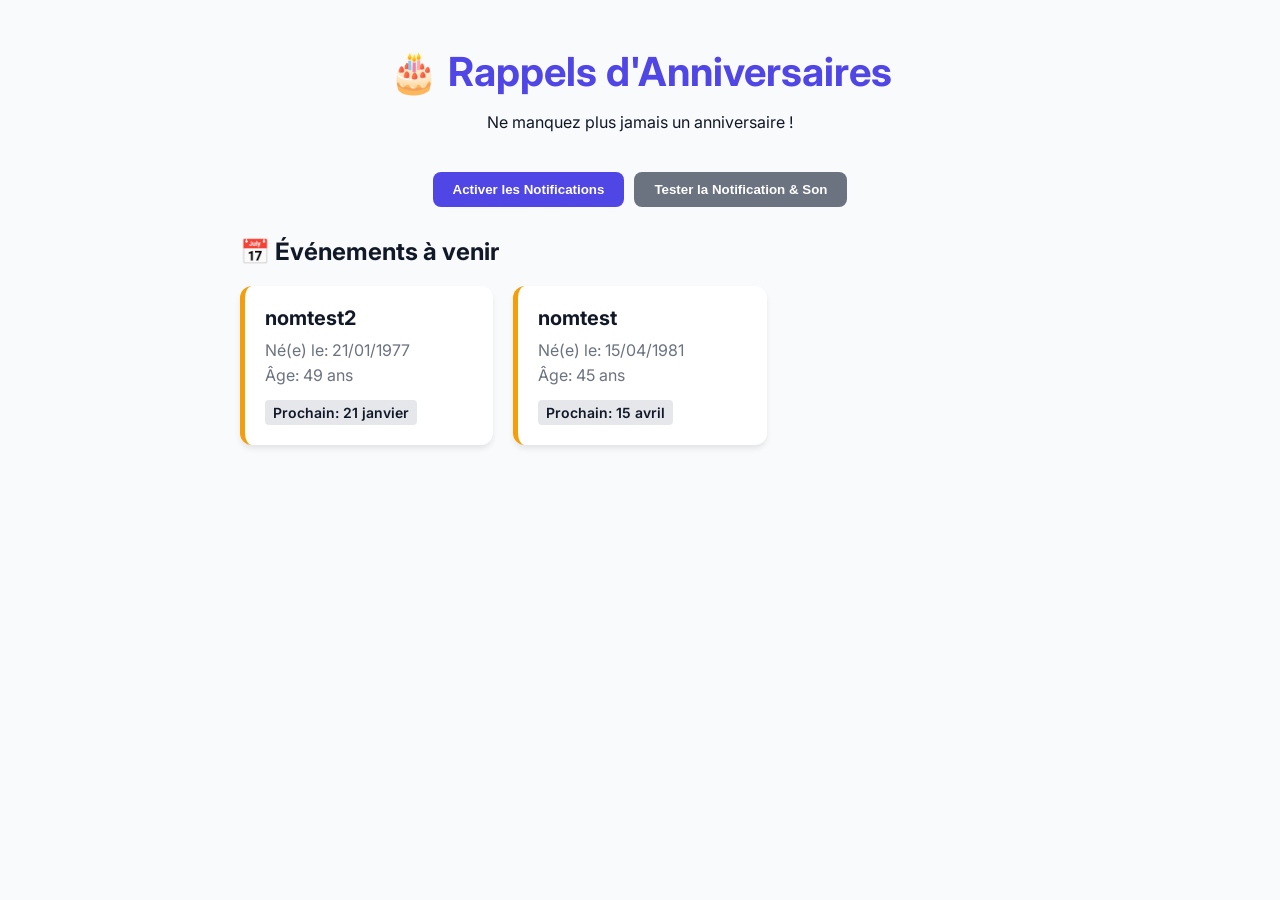
==== birthdays.html @ 20486eb0 "Add birthday reminder page with JSON data and notifications This commit introduces a new birthday re" ====
<!DOCTYPE html>
<html lang="fr">
<head>
    <meta charset="UTF-8">
    <meta name="viewport" content="width=device-width, initial-scale=1.0">
    <title>Rappel d'Anniversaires</title>
    <link href="https://fonts.googleapis.com/css2?family=Inter:wght@400;600&display=swap" rel="stylesheet">
    <style>
        :root {
            --primary-color: #4f46e5;
            --bg-color: #f9fafb;
            --card-bg: #ffffff;
            --text-main: #111827;
            --text-muted: #6b7280;
            --accent-color: #f59e0b;
        }

        body {
            font-family: 'Inter', sans-serif;
            background-color: var(--bg-color);
            color: var(--text-main);
            margin: 0;
            padding: 20px;
            display: flex;
            flex-direction: column;
            align-items: center;
        }

        .container {
            max-width: 800px;
            width: 100%;
        }

        header {
            text-align: center;
            margin-bottom: 40px;
        }

        h1 {
            font-size: 2.5rem;
            color: var(--primary-color);
            margin-bottom: 10px;
        }

        .controls {
            display: flex;
            gap: 10px;
            justify-content: center;
            margin-bottom: 30px;
        }

        button {
            background-color: var(--primary-color);
            color: white;
            border: none;
            padding: 10px 20px;
            border-radius: 8px;
            cursor: pointer;
            font-weight: 600;
            transition: background-color 0.2s;
        }

        button:hover {
            background-color: #4338ca;
        }

        button.secondary {
            background-color: var(--text-muted);
        }

        .calendar-preview {
            display: grid;
            grid-template-columns: repeat(auto-fill, minmax(250px, 1fr));
            gap: 20px;
            width: 100%;
        }

        .birthday-card {
            background: var(--card-bg);
            padding: 20px;
            border-radius: 12px;
            box-shadow: 0 4px 6px -1px rgba(0, 0, 0, 0.1);
            border-left: 5px solid var(--accent-color);
            transition: transform 0.2s;
        }

        .birthday-card:hover {
            transform: translateY(-5px);
        }

        .birthday-card.today {
            border-left-color: #10b981;
            background-color: #ecfdf5;
        }

        .birthday-card h3 {
            margin: 0 0 10px 0;
            font-size: 1.25rem;
        }

        .birthday-card p {
            margin: 5px 0;
            color: var(--text-muted);
        }

        .date-badge {
            display: inline-block;
            background: #e5e7eb;
            padding: 4px 8px;
            border-radius: 4px;
            font-size: 0.875rem;
            font-weight: 600;
            margin-top: 10px;
        }

        .status-msg {
            margin-top: 20px;
            font-weight: bold;
        }
    </style>
</head>
<body>

<div class="container">
    <header>
        <h1>🎂 Rappels d'Anniversaires</h1>
        <p>Ne manquez plus jamais un anniversaire !</p>
    </header>

    <div class="controls">
        <button id="enableNotifications">Activer les Notifications</button>
        <button id="testNotification" class="secondary">Tester la Notification & Son</button>
    </div>

    <div id="status" class="status-msg"></div>

    <section>
        <h2>📅 Événements à venir</h2>
        <div id="calendar" class="calendar-preview">
            <!-- Les anniversaires seront insérés ici -->
        </div>
    </section>
</div>

<script>
    const calendarEl = document.getElementById('calendar');
    const statusEl = document.getElementById('status');
    const enableBtn = document.getElementById('enableNotifications');
    const testBtn = document.getElementById('testNotification');

    let birthdays = [];

    // Son de notification (Base64 Beep court et agréable)
    const audioContext = new (window.AudioContext || window.webkitAudioContext)();
    function playSound() {
        const oscillator = audioContext.createOscillator();
        const gainNode = audioContext.createGain();
        oscillator.connect(gainNode);
        gainNode.connect(audioContext.destination);
        oscillator.type = 'sine';
        oscillator.frequency.setValueAtTime(587.33, audioContext.currentTime); // D5
        oscillator.frequency.exponentialRampToValueAtTime(880, audioContext.currentTime + 0.1);
        gainNode.gain.setValueAtTime(0.1, audioContext.currentTime);
        gainNode.gain.exponentialRampToValueAtTime(0.01, audioContext.currentTime + 0.5);
        oscillator.start();
        oscillator.stop(audioContext.currentTime + 0.5);
    }

    async function loadBirthdays() {
        try {
            const response = await fetch('birthdays.json');
            birthdays = await response.json();
            displayBirthdays();
            checkTodayBirthdays();
        } catch (error) {
            console.error('Erreur lors du chargement des anniversaires:', error);
            statusEl.textContent = "Erreur lors du chargement des données.";
        }
    }

    function getNextBirthdayDate(birthDateStr) {
        const today = new Date();
        const birthDate = new Date(birthDateStr);
        const nextBirthday = new Date(today.getFullYear(), birthDate.getMonth(), birthDate.getDate());

        if (nextBirthday < today && nextBirthday.toDateString() !== today.toDateString()) {
            nextBirthday.setFullYear(today.getFullYear() + 1);
        }
        return nextBirthday;
    }

    function calculateAge(birthDateStr) {
        const birthDate = new Date(birthDateStr);
        const today = new Date();
        let age = today.getFullYear() - birthDate.getFullYear();
        const m = today.getMonth() - birthDate.getMonth();
        if (m < 0 || (m === 0 && today.getDate() < birthDate.getDate())) {
            age--;
        }
        return age;
    }

    function displayBirthdays() {
        calendarEl.innerHTML = '';

        // Trier par date du prochain anniversaire
        const sorted = birthdays.map(person => {
            return {
                ...person,
                nextDate: getNextBirthdayDate(person.datenaissance)
            };
        }).sort((a, b) => a.nextDate - b.nextDate);

        const today = new Date().toDateString();

        sorted.forEach(person => {
            const isToday = person.nextDate.toDateString() === today;
            const card = document.createElement('div');
            card.className = `birthday-card ${isToday ? 'today' : ''}`;

            const options = { day: 'numeric', month: 'long' };
            const dateStr = person.nextDate.toLocaleDateString('fr-FR', options);

            card.innerHTML = `
                <h3>${person.nom} ${isToday ? '🎉' : ''}</h3>
                <p>Né(e) le: ${new Date(person.datenaissance).toLocaleDateString('fr-FR')}</p>
                <p>Âge: ${calculateAge(person.datenaissance)} ans</p>
                <div class="date-badge">${isToday ? "C'est aujourd'hui !" : 'Prochain: ' + dateStr}</div>
            `;
            calendarEl.appendChild(card);
        });
    }

    function checkTodayBirthdays() {
        const today = new Date().toDateString();
        birthdays.forEach(person => {
            const nextDate = getNextBirthdayDate(person.datenaissance);
            if (nextDate.toDateString() === today) {
                notify(person.nom);
            }
        });
    }

    function notify(name) {
        if (Notification.permission === "granted") {
            const n = new Notification("Joyeux Anniversaire !", {
                body: `C'est l'anniversaire de ${name} aujourd'hui ! 🎂`,
                icon: 'https://cdn-icons-png.flaticon.com/512/3135/3135715.png'
            });
            playSound();
        }
    }

    enableBtn.addEventListener('click', () => {
        Notification.requestPermission().then(permission => {
            if (permission === "granted") {
                statusEl.textContent = "Notifications activées !";
                statusEl.style.color = "green";
                checkTodayBirthdays();
            } else {
                statusEl.textContent = "Notifications refusées.";
                statusEl.style.color = "red";
            }
        });
    });

    testBtn.addEventListener('click', () => {
        if (Notification.permission === "granted") {
            notify("Ami Test");
        } else {
            alert("Veuillez d'abord activer les notifications.");
        }
    });

    // Charger les données au démarrage
    loadBirthdays();

    // Vérifier périodiquement (ex: toutes les heures si la page reste ouverte)
    setInterval(checkTodayBirthdays, 3600000);

</script>

</body>
</html>
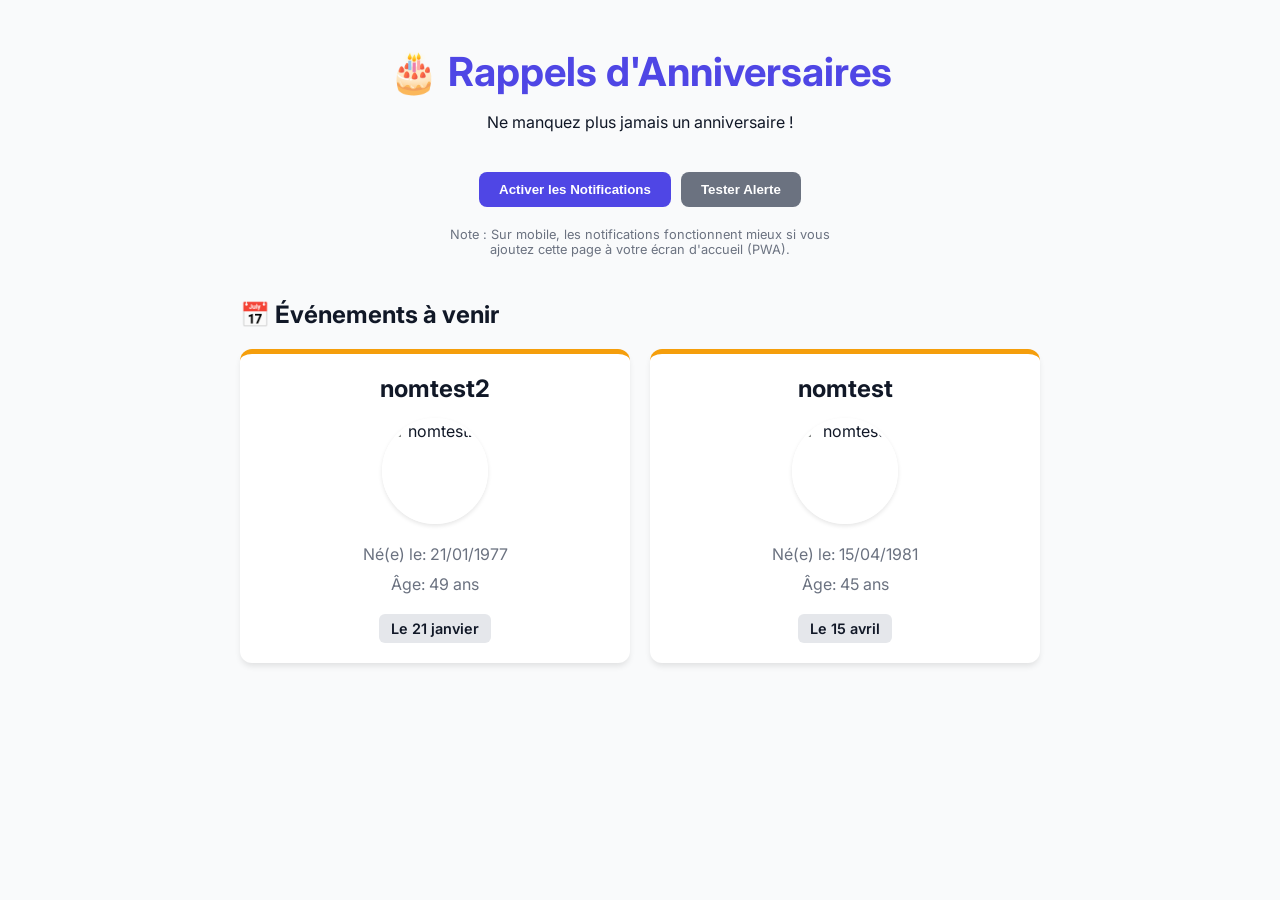
==== commit 34d2f391: "Enhance birthday reminders with images and PWA support - Added person images to birthdays.json and d" ====
--- a/birthdays.html
+++ b/birthdays.html
@@ -4,6 +4,7 @@
     <meta charset="UTF-8">
     <meta name="viewport" content="width=device-width, initial-scale=1.0">
     <title>Rappel d'Anniversaires</title>
+    <link rel="manifest" href="manifest.json">
     <link href="https://fonts.googleapis.com/css2?family=Inter:wght@400;600&display=swap" rel="stylesheet">
     <style>
         :root {
@@ -44,9 +45,15 @@
 
         .controls {
             display: flex;
+            flex-direction: column;
+            align-items: center;
             gap: 10px;
-            justify-content: center;
             margin-bottom: 30px;
+        }
+
+        .btn-group {
+            display: flex;
+            gap: 10px;
         }
 
         button {
@@ -68,9 +75,17 @@
             background-color: var(--text-muted);
         }
 
+        .mobile-info {
+            font-size: 0.8rem;
+            color: var(--text-muted);
+            max-width: 400px;
+            text-align: center;
+            margin-top: 10px;
+        }
+
         .calendar-preview {
             display: grid;
-            grid-template-columns: repeat(auto-fill, minmax(250px, 1fr));
+            grid-template-columns: repeat(auto-fill, minmax(280px, 1fr));
             gap: 20px;
             width: 100%;
         }
@@ -80,8 +95,12 @@
             padding: 20px;
             border-radius: 12px;
             box-shadow: 0 4px 6px -1px rgba(0, 0, 0, 0.1);
-            border-left: 5px solid var(--accent-color);
+            border-top: 5px solid var(--accent-color);
             transition: transform 0.2s;
+            text-align: center;
+            display: flex;
+            flex-direction: column;
+            align-items: center;
         }
 
         .birthday-card:hover {
@@ -89,13 +108,23 @@
         }
 
         .birthday-card.today {
-            border-left-color: #10b981;
+            border-top-color: #10b981;
             background-color: #ecfdf5;
         }
 
         .birthday-card h3 {
-            margin: 0 0 10px 0;
-            font-size: 1.25rem;
+            margin: 0 0 15px 0;
+            font-size: 1.5rem;
+        }
+
+        .person-image {
+            width: 100px;
+            height: 100px;
+            border-radius: 50%;
+            object-fit: cover;
+            margin-bottom: 15px;
+            border: 3px solid white;
+            box-shadow: 0 2px 4px rgba(0,0,0,0.1);
         }
 
         .birthday-card p {
@@ -106,15 +135,15 @@
         .date-badge {
             display: inline-block;
             background: #e5e7eb;
-            padding: 4px 8px;
-            border-radius: 4px;
-            font-size: 0.875rem;
+            padding: 6px 12px;
+            border-radius: 6px;
+            font-size: 0.9rem;
             font-weight: 600;
-            margin-top: 10px;
+            margin-top: 15px;
         }
 
         .status-msg {
-            margin-top: 20px;
+            margin-bottom: 20px;
             font-weight: bold;
         }
     </style>
@@ -128,8 +157,11 @@
     </header>
 
     <div class="controls">
-        <button id="enableNotifications">Activer les Notifications</button>
-        <button id="testNotification" class="secondary">Tester la Notification & Son</button>
+        <div class="btn-group">
+            <button id="enableNotifications">Activer les Notifications</button>
+            <button id="testNotification" class="secondary">Tester Alerte</button>
+        </div>
+        <p class="mobile-info">Note : Sur mobile, les notifications fonctionnent mieux si vous ajoutez cette page à votre écran d'accueil (PWA).</p>
     </div>
 
     <div id="status" class="status-msg"></div>
@@ -150,9 +182,12 @@
 
     let birthdays = [];
 
-    // Son de notification (Base64 Beep court et agréable)
+    // Web Audio API pour le son
     const audioContext = new (window.AudioContext || window.webkitAudioContext)();
     function playSound() {
+        if (audioContext.state === 'suspended') {
+            audioContext.resume();
+        }
         const oscillator = audioContext.createOscillator();
         const gainNode = audioContext.createGain();
         oscillator.connect(gainNode);
@@ -203,7 +238,6 @@
     function displayBirthdays() {
         calendarEl.innerHTML = '';
 
-        // Trier par date du prochain anniversaire
         const sorted = birthdays.map(person => {
             return {
                 ...person,
@@ -223,9 +257,10 @@
 
             card.innerHTML = `
                 <h3>${person.nom} ${isToday ? '🎉' : ''}</h3>
+                <img src="${person.image || 'https://via.placeholder.com/150'}" alt="${person.nom}" class="person-image">
                 <p>Né(e) le: ${new Date(person.datenaissance).toLocaleDateString('fr-FR')}</p>
                 <p>Âge: ${calculateAge(person.datenaissance)} ans</p>
-                <div class="date-badge">${isToday ? "C'est aujourd'hui !" : 'Prochain: ' + dateStr}</div>
+                <div class="date-badge">${isToday ? "C'est aujourd'hui !" : 'Le ' + dateStr}</div>
             `;
             calendarEl.appendChild(card);
         });
@@ -243,7 +278,7 @@
 
     function notify(name) {
         if (Notification.permission === "granted") {
-            const n = new Notification("Joyeux Anniversaire !", {
+            new Notification("Joyeux Anniversaire !", {
                 body: `C'est l'anniversaire de ${name} aujourd'hui ! 🎂`,
                 icon: 'https://cdn-icons-png.flaticon.com/512/3135/3135715.png'
             });
@@ -257,6 +292,7 @@
                 statusEl.textContent = "Notifications activées !";
                 statusEl.style.color = "green";
                 checkTodayBirthdays();
+                playSound(); // Gesture to enable audio
             } else {
                 statusEl.textContent = "Notifications refusées.";
                 statusEl.style.color = "red";
@@ -272,12 +308,8 @@
         }
     });
 
-    // Charger les données au démarrage
     loadBirthdays();
-
-    // Vérifier périodiquement (ex: toutes les heures si la page reste ouverte)
     setInterval(checkTodayBirthdays, 3600000);
-
 </script>
 
 </body>
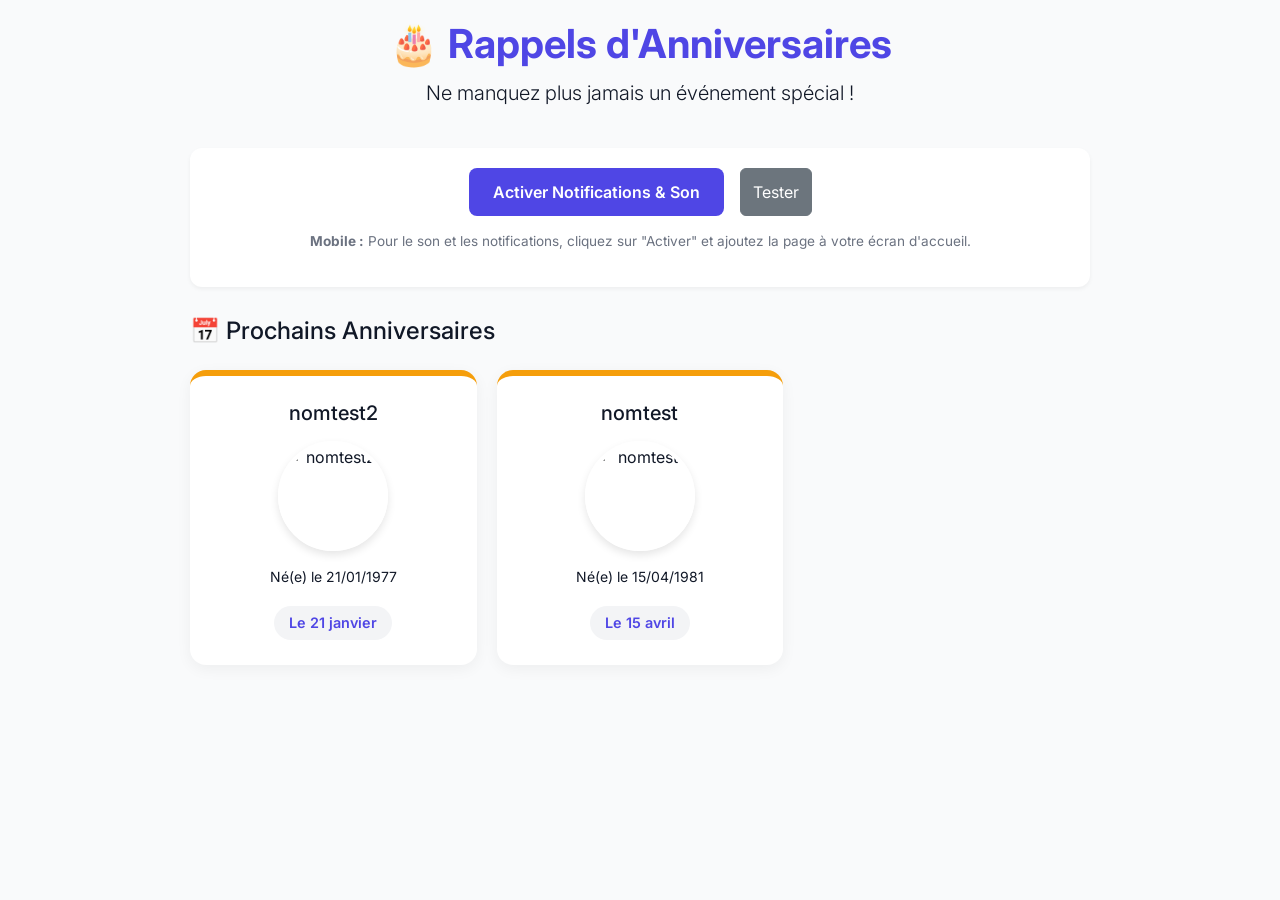
==== commit 9b6a4267: "Add Bootstrap toasts and fix mobile audio notifications - Integrated Bootstrap 5 for better UI and n" ====
--- a/birthdays.html
+++ b/birthdays.html
@@ -5,6 +5,8 @@
     <meta name="viewport" content="width=device-width, initial-scale=1.0">
     <title>Rappel d'Anniversaires</title>
     <link rel="manifest" href="manifest.json">
+    <!-- Bootstrap 5 CSS -->
+    <link href="https://cdn.jsdelivr.net/npm/bootstrap@5.3.0/dist/css/bootstrap.min.css" rel="stylesheet">
     <link href="https://fonts.googleapis.com/css2?family=Inter:wght@400;600&display=swap" rel="stylesheet">
     <style>
         :root {
@@ -22,14 +24,11 @@
             color: var(--text-main);
             margin: 0;
             padding: 20px;
-            display: flex;
-            flex-direction: column;
-            align-items: center;
-        }
-
-        .container {
-            max-width: 800px;
-            width: 100%;
+        }
+
+        .container-custom {
+            max-width: 900px;
+            margin: 0 auto;
         }
 
         header {
@@ -41,62 +40,57 @@
             font-size: 2.5rem;
             color: var(--primary-color);
             margin-bottom: 10px;
+            font-weight: 700;
         }
 
         .controls {
-            display: flex;
-            flex-direction: column;
-            align-items: center;
-            gap: 10px;
+            background: white;
+            padding: 20px;
+            border-radius: 12px;
+            box-shadow: 0 2px 4px rgba(0,0,0,0.05);
             margin-bottom: 30px;
-        }
-
-        .btn-group {
-            display: flex;
-            gap: 10px;
-        }
-
-        button {
+            text-align: center;
+        }
+
+        .btn-custom {
             background-color: var(--primary-color);
             color: white;
             border: none;
-            padding: 10px 20px;
+            padding: 12px 24px;
             border-radius: 8px;
-            cursor: pointer;
             font-weight: 600;
-            transition: background-color 0.2s;
-        }
-
-        button:hover {
+            transition: all 0.2s;
+        }
+
+        .btn-custom:hover {
             background-color: #4338ca;
-        }
-
-        button.secondary {
+            color: white;
+        }
+
+        .btn-test {
             background-color: var(--text-muted);
+            color: white;
         }
 
         .mobile-info {
-            font-size: 0.8rem;
+            font-size: 0.85rem;
             color: var(--text-muted);
-            max-width: 400px;
-            text-align: center;
-            margin-top: 10px;
+            margin-top: 15px;
         }
 
         .calendar-preview {
             display: grid;
             grid-template-columns: repeat(auto-fill, minmax(280px, 1fr));
             gap: 20px;
-            width: 100%;
         }
 
         .birthday-card {
             background: var(--card-bg);
-            padding: 20px;
-            border-radius: 12px;
-            box-shadow: 0 4px 6px -1px rgba(0, 0, 0, 0.1);
-            border-top: 5px solid var(--accent-color);
-            transition: transform 0.2s;
+            padding: 25px;
+            border-radius: 16px;
+            box-shadow: 0 4px 15px rgba(0, 0, 0, 0.05);
+            border-top: 6px solid var(--accent-color);
+            transition: transform 0.3s ease;
             text-align: center;
             display: flex;
             flex-direction: column;
@@ -104,101 +98,126 @@
         }
 
         .birthday-card:hover {
-            transform: translateY(-5px);
+            transform: translateY(-8px);
         }
 
         .birthday-card.today {
             border-top-color: #10b981;
-            background-color: #ecfdf5;
-        }
-
-        .birthday-card h3 {
-            margin: 0 0 15px 0;
-            font-size: 1.5rem;
+            background-color: #f0fdf4;
+            animation: pulse 2s infinite;
+        }
+
+        @keyframes pulse {
+            0% { box-shadow: 0 0 0 0 rgba(16, 185, 129, 0.4); }
+            70% { box-shadow: 0 0 0 15px rgba(16, 185, 129, 0); }
+            100% { box-shadow: 0 0 0 0 rgba(16, 185, 129, 0); }
         }
 
         .person-image {
-            width: 100px;
-            height: 100px;
+            width: 110px;
+            height: 110px;
             border-radius: 50%;
             object-fit: cover;
             margin-bottom: 15px;
-            border: 3px solid white;
-            box-shadow: 0 2px 4px rgba(0,0,0,0.1);
-        }
-
-        .birthday-card p {
-            margin: 5px 0;
-            color: var(--text-muted);
+            border: 4px solid white;
+            box-shadow: 0 4px 8px rgba(0,0,0,0.1);
         }
 
         .date-badge {
-            display: inline-block;
-            background: #e5e7eb;
-            padding: 6px 12px;
-            border-radius: 6px;
+            background: #f3f4f6;
+            padding: 6px 15px;
+            border-radius: 20px;
             font-size: 0.9rem;
             font-weight: 600;
             margin-top: 15px;
-        }
-
-        .status-msg {
-            margin-bottom: 20px;
-            font-weight: bold;
+            color: var(--primary-color);
+        }
+
+        /* Toast positioning */
+        .toast-container {
+            z-index: 1060;
         }
     </style>
 </head>
 <body>
 
-<div class="container">
+<div class="container-custom">
     <header>
         <h1>🎂 Rappels d'Anniversaires</h1>
-        <p>Ne manquez plus jamais un anniversaire !</p>
+        <p class="lead">Ne manquez plus jamais un événement spécial !</p>
     </header>
 
     <div class="controls">
-        <div class="btn-group">
-            <button id="enableNotifications">Activer les Notifications</button>
-            <button id="testNotification" class="secondary">Tester Alerte</button>
+        <div class="d-flex justify-content-center gap-3">
+            <button id="enableAll" class="btn btn-custom">Activer Notifications & Son</button>
+            <button id="testAlert" class="btn btn-secondary">Tester</button>
         </div>
-        <p class="mobile-info">Note : Sur mobile, les notifications fonctionnent mieux si vous ajoutez cette page à votre écran d'accueil (PWA).</p>
+        <p class="mobile-info">
+            <strong>Mobile :</strong> Pour le son et les notifications, cliquez sur "Activer" et ajoutez la page à votre écran d'accueil.
+        </p>
+        <div id="status" class="mt-2 fw-bold"></div>
     </div>
 
-    <div id="status" class="status-msg"></div>
-
     <section>
-        <h2>📅 Événements à venir</h2>
+        <h2 class="h4 mb-4">📅 Prochains Anniversaires</h2>
         <div id="calendar" class="calendar-preview">
             <!-- Les anniversaires seront insérés ici -->
         </div>
     </section>
 </div>
 
+<!-- Bootstrap Toast Container -->
+<div class="toast-container position-fixed bottom-0 end-0 p-3">
+    <div id="birthdayToast" class="toast" role="alert" aria-live="assertive" aria-atomic="true">
+        <div class="toast-header bg-primary text-white">
+            <strong class="me-auto">🎉 Anniversaire aujourd'hui !</strong>
+            <button type="button" class="btn-close btn-close-white" data-bs-dismiss="toast" aria-label="Close"></button>
+        </div>
+        <div class="toast-body" id="toastMessage">
+            C'est l'anniversaire de quelqu'un aujourd'hui !
+        </div>
+    </div>
+</div>
+
+<!-- Bootstrap JS -->
+<script src="https://cdn.jsdelivr.net/npm/bootstrap@5.3.0/dist/js/bootstrap.bundle.min.js"></script>
+
 <script>
     const calendarEl = document.getElementById('calendar');
     const statusEl = document.getElementById('status');
-    const enableBtn = document.getElementById('enableNotifications');
-    const testBtn = document.getElementById('testNotification');
+    const enableBtn = document.getElementById('enableAll');
+    const testBtn = document.getElementById('testAlert');
+    const toastEl = document.getElementById('birthdayToast');
+    const toastMessage = document.getElementById('toastMessage');
+    const bsToast = new bootstrap.Toast(toastEl, { delay: 10000 });
 
     let birthdays = [];
-
-    // Web Audio API pour le son
-    const audioContext = new (window.AudioContext || window.webkitAudioContext)();
-    function playSound() {
+    let audioContext;
+
+    // Initialisation robuste de l'audio (pour mobile)
+    function initAudio() {
+        if (!audioContext) {
+            audioContext = new (window.AudioContext || window.webkitAudioContext)();
+        }
         if (audioContext.state === 'suspended') {
             audioContext.resume();
         }
+        // Joue un son très court et discret pour débloquer l'audio
+        playBeep(0.01, 1000, 0.05);
+    }
+
+    function playBeep(volume = 0.1, frequency = 587.33, duration = 0.5) {
+        if (!audioContext) return;
         const oscillator = audioContext.createOscillator();
         const gainNode = audioContext.createGain();
         oscillator.connect(gainNode);
         gainNode.connect(audioContext.destination);
         oscillator.type = 'sine';
-        oscillator.frequency.setValueAtTime(587.33, audioContext.currentTime); // D5
-        oscillator.frequency.exponentialRampToValueAtTime(880, audioContext.currentTime + 0.1);
-        gainNode.gain.setValueAtTime(0.1, audioContext.currentTime);
-        gainNode.gain.exponentialRampToValueAtTime(0.01, audioContext.currentTime + 0.5);
+        oscillator.frequency.setValueAtTime(frequency, audioContext.currentTime);
+        gainNode.gain.setValueAtTime(volume, audioContext.currentTime);
+        gainNode.gain.exponentialRampToValueAtTime(0.01, audioContext.currentTime + duration);
         oscillator.start();
-        oscillator.stop(audioContext.currentTime + 0.5);
+        oscillator.stop(audioContext.currentTime + duration);
     }
 
     async function loadBirthdays() {
@@ -206,10 +225,10 @@
             const response = await fetch('birthdays.json');
             birthdays = await response.json();
             displayBirthdays();
-            checkTodayBirthdays();
+            checkAndNotify();
         } catch (error) {
-            console.error('Erreur lors du chargement des anniversaires:', error);
-            statusEl.textContent = "Erreur lors du chargement des données.";
+            console.error(error);
+            statusEl.textContent = "Erreur de chargement.";
         }
     }
 
@@ -217,99 +236,83 @@
         const today = new Date();
         const birthDate = new Date(birthDateStr);
         const nextBirthday = new Date(today.getFullYear(), birthDate.getMonth(), birthDate.getDate());
-
         if (nextBirthday < today && nextBirthday.toDateString() !== today.toDateString()) {
             nextBirthday.setFullYear(today.getFullYear() + 1);
         }
         return nextBirthday;
     }
 
-    function calculateAge(birthDateStr) {
-        const birthDate = new Date(birthDateStr);
-        const today = new Date();
-        let age = today.getFullYear() - birthDate.getFullYear();
-        const m = today.getMonth() - birthDate.getMonth();
-        if (m < 0 || (m === 0 && today.getDate() < birthDate.getDate())) {
-            age--;
-        }
-        return age;
-    }
-
     function displayBirthdays() {
         calendarEl.innerHTML = '';
-
-        const sorted = birthdays.map(person => {
-            return {
-                ...person,
-                nextDate: getNextBirthdayDate(person.datenaissance)
-            };
-        }).sort((a, b) => a.nextDate - b.nextDate);
-
-        const today = new Date().toDateString();
+        const sorted = birthdays.map(p => ({...p, nextDate: getNextBirthdayDate(p.datenaissance)}))
+                                .sort((a, b) => a.nextDate - b.nextDate);
+        const todayStr = new Date().toDateString();
 
         sorted.forEach(person => {
-            const isToday = person.nextDate.toDateString() === today;
+            const isToday = person.nextDate.toDateString() === todayStr;
             const card = document.createElement('div');
             card.className = `birthday-card ${isToday ? 'today' : ''}`;
-
             const options = { day: 'numeric', month: 'long' };
-            const dateStr = person.nextDate.toLocaleDateString('fr-FR', options);
-
             card.innerHTML = `
-                <h3>${person.nom} ${isToday ? '🎉' : ''}</h3>
-                <img src="${person.image || 'https://via.placeholder.com/150'}" alt="${person.nom}" class="person-image">
-                <p>Né(e) le: ${new Date(person.datenaissance).toLocaleDateString('fr-FR')}</p>
-                <p>Âge: ${calculateAge(person.datenaissance)} ans</p>
-                <div class="date-badge">${isToday ? "C'est aujourd'hui !" : 'Le ' + dateStr}</div>
+                <h3 class="h5 mb-3">${person.nom} ${isToday ? '🎈' : ''}</h3>
+                <img src="${person.image || 'https://i.pravatar.cc/150'}" class="person-image" alt="${person.nom}">
+                <p class="mb-1 small">Né(e) le ${new Date(person.datenaissance).toLocaleDateString('fr-FR')}</p>
+                <div class="date-badge">${isToday ? "C'est aujourd'hui !" : 'Le ' + person.nextDate.toLocaleDateString('fr-FR', options)}</div>
             `;
             calendarEl.appendChild(card);
         });
     }
 
-    function checkTodayBirthdays() {
-        const today = new Date().toDateString();
-        birthdays.forEach(person => {
-            const nextDate = getNextBirthdayDate(person.datenaissance);
-            if (nextDate.toDateString() === today) {
-                notify(person.nom);
+    function checkAndNotify() {
+        const todayStr = new Date().toDateString();
+        const todayBirthdays = birthdays.filter(p => getNextBirthdayDate(p.datenaissance).toDateString() === todayStr);
+
+        if (todayBirthdays.length > 0) {
+            const names = todayBirthdays.map(p => p.nom).join(', ');
+
+            // Notification système si autorisée
+            if (Notification.permission === "granted") {
+                new Notification("Anniversaire !", { body: `Aujourd'hui : ${names}`, icon: todayBirthdays[0].image });
+                playBeep();
             }
-        });
-    }
-
-    function notify(name) {
-        if (Notification.permission === "granted") {
-            new Notification("Joyeux Anniversaire !", {
-                body: `C'est l'anniversaire de ${name} aujourd'hui ! 🎂`,
-                icon: 'https://cdn-icons-png.flaticon.com/512/3135/3135715.png'
-            });
-            playSound();
+
+            // Toast Bootstrap une fois par jour
+            const lastShown = localStorage.getItem('lastBirthdayToastDate');
+            if (lastShown !== todayStr) {
+                toastMessage.innerHTML = `N'oubliez pas de souhaiter un joyeux anniversaire à : <strong>${names}</strong> ! 🎂`;
+                bsToast.show();
+                localStorage.setItem('lastBirthdayToastDate', todayStr);
+                playBeep(); // Joue le son avec le toast
+            }
         }
     }
 
     enableBtn.addEventListener('click', () => {
+        initAudio();
         Notification.requestPermission().then(permission => {
             if (permission === "granted") {
-                statusEl.textContent = "Notifications activées !";
-                statusEl.style.color = "green";
-                checkTodayBirthdays();
-                playSound(); // Gesture to enable audio
+                statusEl.className = "mt-2 text-success fw-bold";
+                statusEl.textContent = "Notifications et Son activés !";
+                checkAndNotify();
             } else {
-                statusEl.textContent = "Notifications refusées.";
-                statusEl.style.color = "red";
+                statusEl.className = "mt-2 text-danger fw-bold";
+                statusEl.textContent = "Notifications bloquées.";
             }
         });
     });
 
     testBtn.addEventListener('click', () => {
+        initAudio();
+        playBeep();
+        toastMessage.textContent = "Ceci est un test de notification !";
+        bsToast.show();
         if (Notification.permission === "granted") {
-            notify("Ami Test");
-        } else {
-            alert("Veuillez d'abord activer les notifications.");
+            new Notification("Test de rappel", { body: "Le système fonctionne !" });
         }
     });
 
     loadBirthdays();
-    setInterval(checkTodayBirthdays, 3600000);
+    setInterval(checkAndNotify, 3600000);
 </script>
 
 </body>
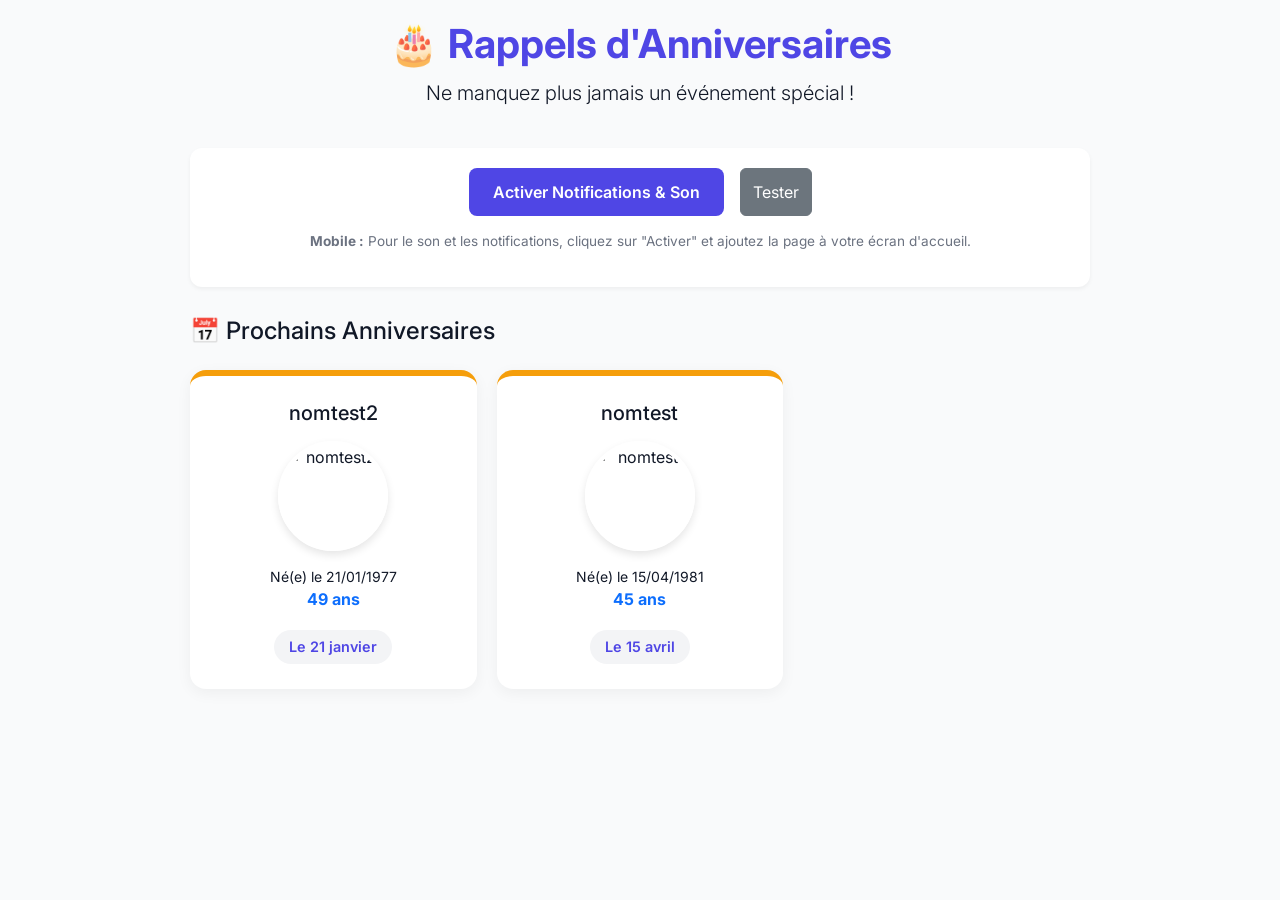
==== commit 7e237623: "Restore age display in birthday cards - Re-implemented the calculateAge function. - Updated the birt" ====
--- a/birthdays.html
+++ b/birthdays.html
@@ -242,6 +242,17 @@
         return nextBirthday;
     }
 
+    function calculateAge(birthDateStr) {
+        const birthDate = new Date(birthDateStr);
+        const today = new Date();
+        let age = today.getFullYear() - birthDate.getFullYear();
+        const m = today.getMonth() - birthDate.getMonth();
+        if (m < 0 || (m === 0 && today.getDate() < birthDate.getDate())) {
+            age--;
+        }
+        return age;
+    }
+
     function displayBirthdays() {
         calendarEl.innerHTML = '';
         const sorted = birthdays.map(p => ({...p, nextDate: getNextBirthdayDate(p.datenaissance)}))
@@ -250,13 +261,15 @@
 
         sorted.forEach(person => {
             const isToday = person.nextDate.toDateString() === todayStr;
+            const age = calculateAge(person.datenaissance);
             const card = document.createElement('div');
             card.className = `birthday-card ${isToday ? 'today' : ''}`;
             const options = { day: 'numeric', month: 'long' };
             card.innerHTML = `
                 <h3 class="h5 mb-3">${person.nom} ${isToday ? '🎈' : ''}</h3>
                 <img src="${person.image || 'https://i.pravatar.cc/150'}" class="person-image" alt="${person.nom}">
-                <p class="mb-1 small">Né(e) le ${new Date(person.datenaissance).toLocaleDateString('fr-FR')}</p>
+                <p class="mb-0 small">Né(e) le ${new Date(person.datenaissance).toLocaleDateString('fr-FR')}</p>
+                <p class="mb-1 fw-bold text-primary">${age} ans</p>
                 <div class="date-badge">${isToday ? "C'est aujourd'hui !" : 'Le ' + person.nextDate.toLocaleDateString('fr-FR', options)}</div>
             `;
             calendarEl.appendChild(card);
